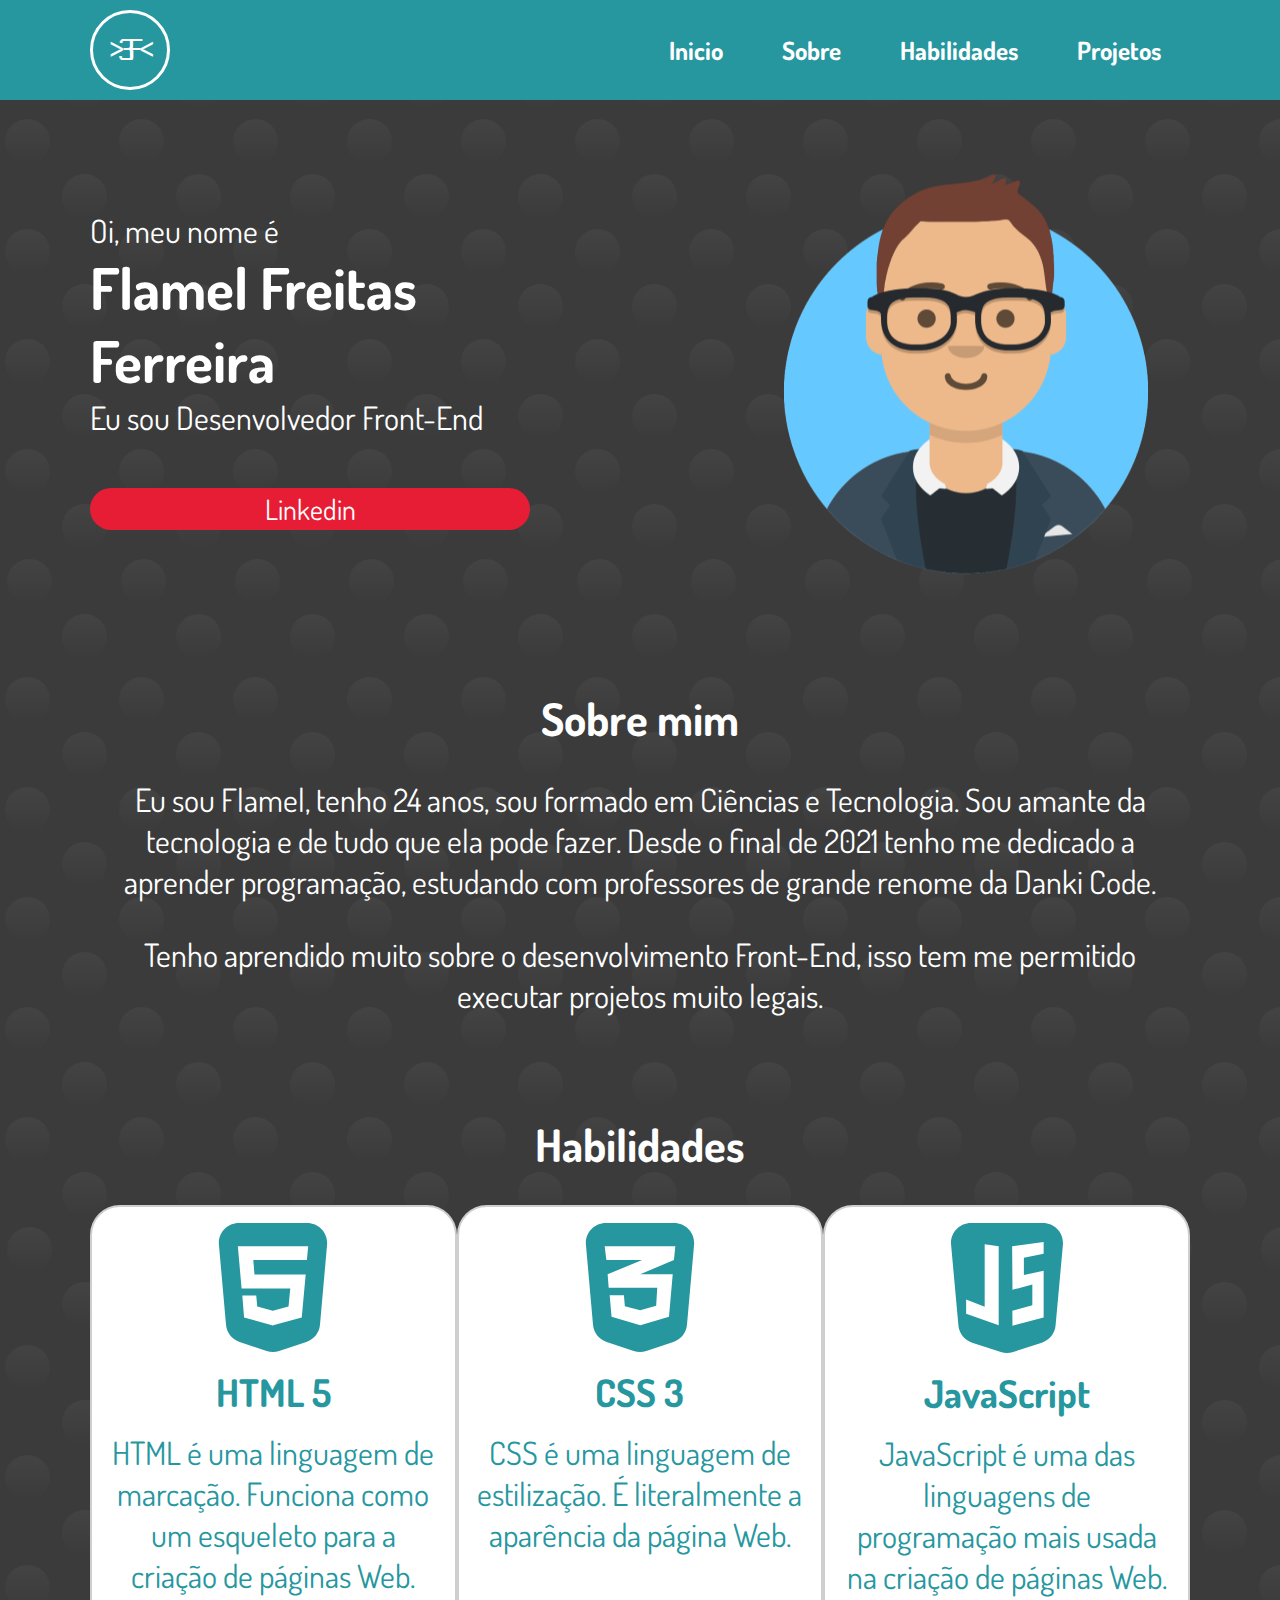
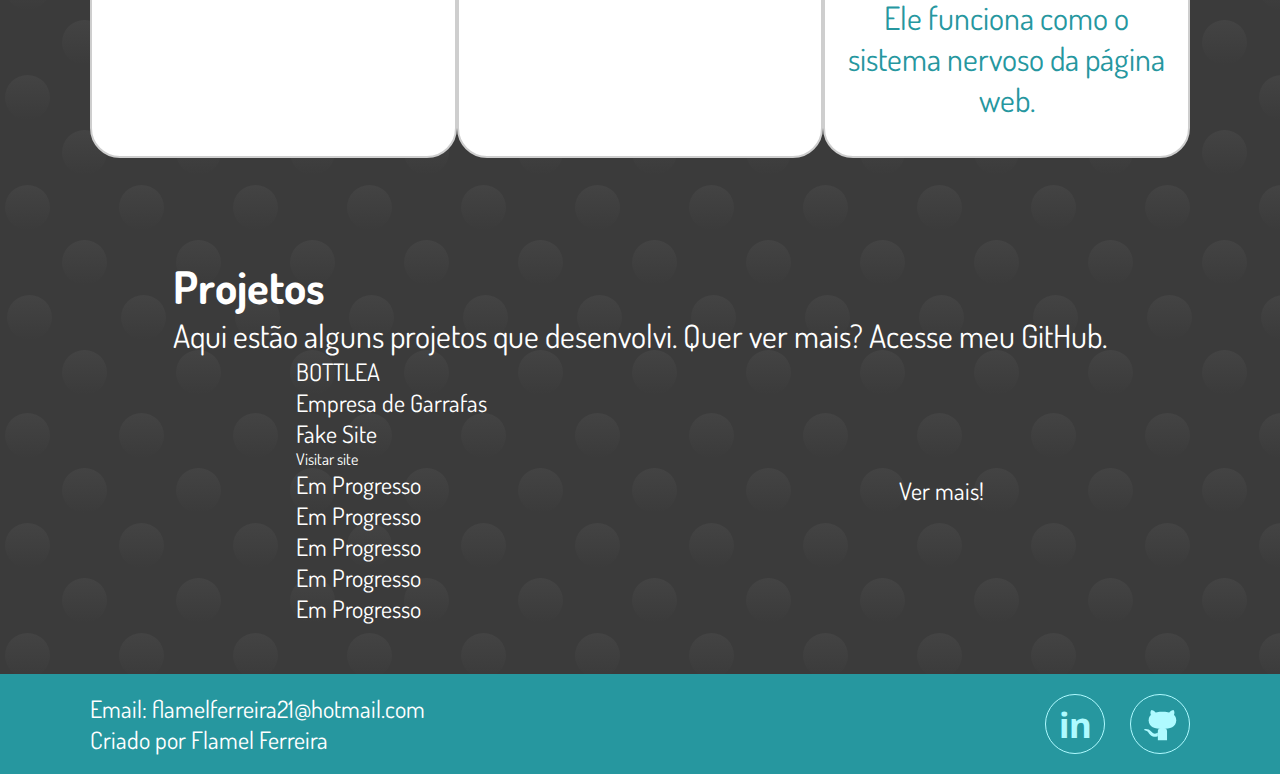
==== index.html @ 5cb3e1a1 "Scroll-Behavior e Scroll-Margin-Top" ====
<html>
  <head>
      <meta charset="UTF-8">
      <meta name="description" content="Portfólio Flamel Ferreira - Desenvolvedor Front End">
      <meta name="keywords" content="Portfólio, HTML, CSS, JavaScript, FLamel Ferreira">
      <meta name="author" content="Flamel Ferreira">
      <meta name="viewport" content="width=device-width, initial-scale=1.0">
    
    <!-- Links CSS: -->
    <link rel="stylesheet" href="/Styles/Geral.css">
    <link rel="stylesheet" href="/Styles/Cabecalho.css">
    <link rel="stylesheet" href="/Styles/Secao1.css">
    <link rel="stylesheet" href="/Styles/Secao2.css">
    <link rel="stylesheet" href="/Styles/secao3.css">
    <link rel="stylesheet" href="/Styles/secao4.css">
    <link rel="stylesheet" href="/Styles/Rodapé.css">
    <link rel="stylesheet" href="/Styles/Responsivo.css">
    <link rel="stylesheet" href="/Styles/Responsivo_Slider.css">
    <!-- :Links CSS -->

    <title>Portfólio Flamel Ferreira</title>

    <!-- Importando fontes: -->
    <link rel="preconnect" href="https://fonts.googleapis.com">
    <link rel="preconnect" href="https://fonts.gstatic.com" crossorigin>
    <link href="https://fonts.googleapis.com/css2?family=Dosis:wght@200;300;400;500;600;700;800&family=Electrolize&display=swap" rel="stylesheet">
    <link rel="stylesheet" type="text/css" href="//fonts.googleapis.com/css?family=Droid+Sans" />
    <!-- :Importando fontes -->

  </head>

  <body>
    <header>
      <div class="centralizador">
        <div class="ajustador1">

            <div class="logo">
              <div class="circle">
                <p class="texto-logo">&#60F3&#62 </p>
              </div><!--circle-->
            </div><!--logo-->

            <div class="menu">

              <input type="checkbox" id="input_menu_responsivo">

              <label class="menu_responsivo_box" for="input_menu_responsivo">
                <div></div>
                <div></div>
                <div></div>
              </label>

              <div class="menu-itens">
                <a href="#inicio">Inicio</a>
                <a href="#sobre_mim">Sobre</a>
                <a href="#habilidades">Habilidades</a>
                <a href="#projetos">Projetos</a>
              </div><!--menu-itens-->
            </div><!--menu-->

        </div><!--ajustador1-->
      </div><!--centralizador-->
    </header>

    <main>

    <section class="secao1" id="inicio">

      <div class="centralizador">
        <div class="ajustador2">

      
          <div class="secao1-texto">
            <h3>Oi, meu nome é</h3>
            <h1>Flamel <span class="hidden">Freitas</span> Ferreira</h1>
            <h3>Eu sou Desenvolvedor Front-End</h3>
            
            <a href="https://www.linkedin.com/in/flamel-ferreira-2b9562150/" target="_blank">Linkedin</a>
                    
          </div> <!--secao1-texto-->
          
          
          <div class="secao1-imagem">
            <div class="image"></div>

          </div><!--secao1-imagem-->

        </div><!--ajustador-->  
      </div><!--centralizador-->  
    </section><!--secao1-->
    
    <section class="secao2" id="sobre_mim">
      <div class="centralizador">
        <div class="ajustador2">

          <div class="sobre-mim">
          
            <h2>Sobre mim</h2>
            <h3>Eu sou Flamel, tenho 24 anos, sou formado em Ciências e Tecnologia. Sou amante da tecnologia e de tudo que ela pode fazer. Desde o final de 2021 tenho me dedicado a aprender programação, estudando com professores de grande renome da Danki Code.</h3>
        
            <h3>Tenho aprendido muito sobre o desenvolvimento Front-End, isso tem me permitido executar projetos muito legais.
            </h3>
          </div><!--Sobre mim-->

        </div><!--ajustador2-->
      </div><!--centralizador-->
    </section><!--secao2-->

    <section class="secao3" id="habilidades">
      <div class="centralizador">
        <div class="ajustador2">

          <h2>Habilidades</h2>
          
          <div class="slider">
            
              <div class="boxes slides">
                <input type="radio" name="radio-bnt" id="radio1">
                <input type="radio" name="radio-bnt" id="radio2">
                <input type="radio" name="radio-bnt" id="radio3">

                <div class="box-single slide-single first">
                  <img src="/assets/imgs/HTML.svg" alt="">
                  <h2>HTML 5</h2>
                  <h3>HTML é uma linguagem de marcação. Funciona como um esqueleto para a criação de páginas Web.</h3>
                  <br>
                </div>

                <div class="box-single slide-single">
                  <img src="/assets/imgs/CSS.svg" alt="">
                  <h2>CSS 3</h2>
                  <h3>CSS é uma linguagem de estilização. É literalmente a aparência da página Web.</h3>
                  <br>
                </div>

                <div class="box-single slide-single">
                  <img src="/assets/imgs/JavaScript.svg" alt="">
                  <h2>JavaScript</h2>
                  <h3>JavaScript é uma das linguagens de programação mais usada na criação de páginas Web. Ele funciona como o sistema nervoso da página web.</h3>
                  <br>
                </div>
                
                <!--  FUTURAS HABILIDADES: 

                  <div class="box-single slide-single">
                  <img src="/assets/imgs/JavaScript.svg" alt="">
                  <h2>SASS</h2>
                  <h3>Descrição</h3>
                </div>

                <div class="box-single slide-single">
                  <img src="/assets/imgs/JavaScript.svg" alt="">
                  <h2>jQuery</h2>
                  <h3>Descrição</h3>
                </div>

                <div class="box-single slide-single">
                  <img src="/assets/imgs/JavaScript.svg" alt="">
                  <h2>React</h2>
                  <h3>Descrição</h3>
                </div>
              -->

              <div class="navigation-auto">
                <div class="auto-btn1"></div>
                <div class="auto-btn2"></div>
                <div class="auto-btn3"></div>
              </div>
              
            </div><!--boxes slide-single-->
          </div><!--slider-->
          
          <div class="manual-navigation">
            <label for="radio1" class="manual-btn"></label>
            <label for="radio2" class="manual-btn"></label>
            <label for="radio3" class="manual-btn"></label>
          </div>
          

        </div><!--ajustador2-->
      </div><!--centralizador-->
    </section><!--secao3-->

    <section class="secao4" id="projetos">
      <div class="centralizador">
        <div class="ajustador2">

            <div class="projetos_texto">
              <h2>Projetos</h2>
              <h3>Aqui estão alguns projetos que desenvolvi. Quer ver mais? Acesse meu  <a href="http://www.github.com/Flamel-Ferreira" target="_blank">GitHub</a>.</h3>
            </div><!--projetos_texto-->

            <div class="projetos_boxes">
              <div class="projetos_boxes_single" id="box1">
                <div class="box_selecionada">
                  <div class="box_selecionada_texto">

                    <h4>BOTTLEA</h4>
                    <p>Empresa de Garrafas</p>
                    <p>Fake Site</p>
                    <a href="">Visitar site</a>

                    <!-- ADICIONAR O LINK DO SITE QUANDO TIVER O DOMÍNIO -->

                  </div><!--box_selecionada_texto-->
                </div>
              </div><!--projetos_boxes_single-->

              <div class="projetos_boxes_single">
                <div class="em_progresso" id="box2">
                  <h4>Em Progresso</h4>
                </div><!--em_progresso-->
              </div><!--projetos_boxes_single-->

              <div class="projetos_boxes_single">
                <div class="em_progresso" id="box3">
                  <h4>Em Progresso</h4>
                </div><!--em_progresso-->
              </div><!--projetos_boxes_single-->

              <div class="projetos_boxes_single">
                <div class="em_progresso" id="box4">
                  <h4>Em Progresso</h4>
                </div><!--em_progresso-->
              </div><!--projetos_boxes_single-->

              <div class="projetos_boxes_single">
                <div class="em_progresso" id="box5">
                  <h4>Em Progresso</h4>
                </div><!--em_progresso-->
              </div><!--projetos_boxes_single-->
              
              <div class="projetos_boxes_single">
                <div class="em_progresso" id="box6">
                  <h4>Em Progresso</h4>
                </div><!--em_progresso-->
              </div><!--projetos_boxes_single-->

            </div><!--projetos_boxes-->
            
            <div class="bnt_ver_mais">
              <div class="bnt_area">
                <p>Ver mais!</p>

                <div class="scale_in_center"></div>
              </div><!--bnt_area-->
            </div><!--bnt_ver_mais-->

        </div><!--ajustador2-->
      </div>  <!--centralizador-->
    </section><!--secao4-->
  
    </main>
    
    <footer class="rodape">
      <div class="centralizador">
        <div class="ajustador1">

          <div class="rodape_texto">
            <p>Email: flamelferreira21@hotmail.com</p>
            <p>Criado por Flamel Ferreira</p>
          </div> <!--rodape_texto-->

          <div class="rodape_icons">

            <a href="https://www.linkedin.com/in/flamel-ferreira-2b9562150/"
            target="_blank">
              <div class="linkedin"> <p>in</p> </div>  
            </a>
            
            <a href="https://github.com/Flamel-Ferreira/"
            target="_blank">
              <div class="github"></div>
            </a>

          </div><!--rodape_icons-->

        </div><!--ajustador1-->
      </div><!--centralizador-->
    </footer><!--rodape-->
  </body>
<script src="/Js/ver_mais.js"></script>
<script src="/Js/habilidades_troca_cor.js"></script>
<script src="/Js/digitação.js"></script>
<script src="/Js/responsivo.js"></script>
<script src="/Js/timmer_slider.js"></script>
<script src="/Js/menu.js"></script>
<!-- <script src="/Js/scroll_suave.js"></script> -->
</html>
---- Styles/Geral.css ----
*{
  margin:0;
  padding:0;
  box-sizing: border-box;
  color: white;
  font-family: 'Dosis',sans-serif;
  scroll-behavior: smooth;
  scroll-margin-top: 100px;
}

h1{
  font-size: clamp(52px,4.5vw,64px);
}

h2{
  font-size: clamp(42px,3.5vw,50px);
}

h3{
  font-size: clamp(26px,3vw,32px);
  font-weight: 400;
}

h4{
  font-size: clamp(18px,2.5vw,24px);
  font-weight: 400;
}

p{
  font-size:clamp(18px,3vw,24px);
}

a{
  text-decoration: none;
}

.centralizador{
  width: 100%;
  max-width: 1100px;
  margin:0 auto;
}

.ajustador1{
  height: 100%;
  display: flex;
  align-items: center;
  justify-content: space-around;
}

.secao1 .ajustador2{
  justify-content: space-between;
}

.ajustador2{
  display: flex;
  flex-wrap: wrap;
  align-items: center;
  justify-content: space-around;
  padding: 50px 0;
}

header,footer{
  background-color: var(--saturação-principal);
  height: 100px;
}

main{
  background: url(/assets/imgs/Fundo\ 1\ \(1\).svg);
}

.secao1, .secao2, .secao3, .secao4{
  width: 100%;
}
---- Styles/Cabecalho.css ----
*{
  margin:0;
  padding:0;
  box-sizing: border-box;

  --saturação-principal: #26979F;
}

header{
  position: fixed;
  width: 100%;
  z-index:10;
}
.menu label, #input_menu_responsivo{
  display: none;
}


.logo{
  width:50%;
}

.circle{
  display: flex;
  align-items: center;
  justify-content: center;
  width:80px;
  height:80px;
  border: 3px solid white;
  border-radius:50%;
}

.circle:hover{
  background-color:#3EAEB6;
  cursor: pointer;
}

.circle p{
  color: white;
  font-family: 'Electrolize', sans-serif;
  font-size: 30px;
  letter-spacing: -0.9em;
  position: relative;
  left: 12%;
  transition: letter-spacing, position 1s ;
  transition: 1s ;
}

.circle:hover .texto-logo{
  transition: 1s;
  letter-spacing: 0em;
  position: relative;
  left: 0%;
}

.menu{
  display: flex;
  justify-content: end;
  width:50%;
  
}

.menu-itens{
  display: flex;
  align-items:center;
  justify-content: space-around;
  vertical-align: middle;
  height: 50px;
  width: 100%;
}

.menu-itens a{
  text-decoration: none;
  color: white;
  font-family: "Dosis", sans-serif;
  font-weight: bold;
  font-size: clamp(20px, 2.75vw,25px);
}

.menu-itens a:hover{
  border-bottom: 3px solid white;
  border-radius: 5px;
  text-shadow: 0px 3px 0px rgba(0, 0, 0, 0.25);
}
---- Styles/Secao1.css ----
@keyframes avatarflutuando{
  to{
    transform: translateY(-20px);
  }
}
.secao1::before{
  content:"";
  display: block;
  width: 100%;
  height:100px;
}

.secao1-texto{
  width:40%;
}

  .secao1-texto h1{
    cursor:pointer; 
  }

  .secao1-texto a{
    max-width: 100%;
    margin-top: 50px;
    height: 42px;
    border-radius: 30px;
    background-color:#E71D36;
    display: flex;
    justify-content: center;
    align-items: center;
    color: white;
    font-family: 'Dosis', sans-serif;
    text-decoration: none;
    font-size: 28px;
    transition: transform 0.5s;
    transition:  0.5s;
    transition-timing-function: ease-out;
  }

  .secao1-texto a:hover{
    background-color:#d3182e;
    transform: translateY(-5px);
    box-shadow: 0px 5px 0px rgba(0, 0, 0, 0.25);
  }

  .secao1-texto a:active{
    transform: translateY(0px);
    box-shadow: 0px 0px 0px rgba(0, 0, 0, 0.25);
  }



.secao1-imagem{
  width:40%;
  text-align: center;
}

  .image{
    background:url(/assets/imgs/avatar\ normal.png);
    background-position: center center;
    background-repeat: no-repeat;

    width: 100%;
    height: 440px;
    border-radius: 400px;

    cursor:grab;
    animation: avatarflutuando 
    3s ease-in-out infinite alternate;
  }

  .image:hover{
    background:url(/assets/imgs/avatar\ sorrindo.png);
    background-position: center center;
    background-repeat: no-repeat;
  }
---- Styles/Secao2.css ----
.sobre-mim{
  text-align:center;
  /* color: white;
  font-family: 'Dosis', sans-serif;
  font-size: 45px; */
}

.sobre-mim h3{
  margin-top: 32px;
  /* font-weight: 400;
  font-size: 36px; */
}
/*_padronizar_*/
---- Styles/secao3.css ----
.boxes{
  display:flex;
  margin-top: 32px;
}

.box-single{
  display: flex;
  flex-direction: column;
  text-align: center;
  width: 33.33%;
  padding: 16px;
  background-color: white;
  border: 2px solid #cecece;
  border-radius: 30px;
}

.box-single img{
  cursor: pointer;
  max-width:150px;
  margin: 0 auto;
}

.box-single h2{
  font-size: clamp(30px,3vw,38px);
}

.box-single h2, .box-single h3{
  margin-top: 16px;
  color:#26979F;
 
}
---- Styles/Rodapé.css ----
.rodape_texto{
  width: 75%;
}

.rodape_icons{
  width: 25%;
  display: flex;
  justify-content:flex-end;
}

.linkedin{
  margin-right: 25px;
  width: 60px;
  height: 60px;
  border-radius: 50px;
  border: 1px solid #AFFAFF;
  display: flex;
  align-items: center;
  justify-content: center;

  transition: 0.2s ease-in;
}

.linkedin p{
  color: #AFFAFF ;
  font-family: 'Droid Sans',sans-serif;
  font-weight: 700;
  font-size: 35px;
  transition: 0.2s ease-in;

}


.linkedin:hover{
  border: 1px solid #ffffff00;
  background-color: #AFFAFF;
  box-shadow: inset -2px 4px 2px rgba(255, 255, 255, 0.5);
  filter: drop-shadow(0px 2px 4px rgba(0, 0, 0, 0.25));
  cursor: pointer;
  transition: 0.2s ease-in;
}

.linkedin:hover p{
  color: #26979F;
  transition: 0.2s ease-in;

}

.github{
  width: 60px;
  height: 60px;
  border-radius: 50px;
  border: 1px solid #AFFAFF;
  background: url(/assets/imgs/Github-icon.svg);
  background-repeat: no-repeat;
  background-position: center center;
  transition: 0.2s ease-in;

}

.github:hover{
  background: url(/assets//imgs/Github-icon\ \(1\).svg);
  background-repeat: no-repeat;
  background-position: center center;
  border: 1px solid #ffffff00;
  background-color: #AFFAFF;
  box-shadow: inset -2px 4px 2px rgba(255, 255, 255, 0.5);
  filter: drop-shadow(0px 2px 4px rgba(0, 0, 0, 0.25));
  cursor: pointer;
  transition: 0.2s ease-in;
}
---- Styles/Responsivo.css ----
@media screen and (max-width: 1150px){
  /* GERAL */
  .centralizador{
    max-width: 700px;
  }

  .ajustador2{
    flex-direction: column;
    text-align: center;
    gap: 20px;
  }

  /* SEÇÃO 1 */
  .secao1-texto{
    width:100%;
    order: 2;
  }

  .secao1-imagem{
    width: 100%;
  }

  /* SEÇÃO 4 */

  .projetos_boxes{
    grid-template-columns: auto auto;
  } 
}

@media screen and (max-width: 766px){
  /* CABEÇALHO */


  .menu label{
    display: flex;
    align-items: center;
    flex-direction: column;
    justify-content: center;
    width:50px;
    height: 50px;
    border-radius: 5px;
    background-color: white;
    cursor:pointer;
  }
  .menu label:hover{
    background-color: #c7f3ff;
  }
  .menu label div{
    position: absolute;
    width: 35px;
    height:6px;
    border-radius: 3px;
    background-color: #26979F;
    transition: 0.5s ease-out;  
  }

  .menu label div:nth-child(1){
    translate: 0 -12px;
  
  }
  .menu label div:nth-child(3){
    translate: 0 12px;
  }

  #input_menu_responsivo:checked + label div{
    translate: 0 0;
    background-color:#b44747
  } 

  #input_menu_responsivo:checked + label div:nth-child(1){
    transform: rotate(45deg);
    transition: 0.5s ease-out;
  }

  #input_menu_responsivo:checked + label div:nth-child(2){
    transform: rotate(45deg);
    transition: .5s ease-out;
  }

  #input_menu_responsivo:checked + label div:nth-child(3){
    transform: rotate(-45deg);
    transition: 0.5s ease-out;
  }

  .menu-itens{
    display: none;
  }

  .menu_ativo{
    position: absolute;
    top:100px;
    left: 0px;
    width: 100%;
    height: calc(100vh - 100px);
    display: flex;
    flex-direction: column;
    z-index:10;
    background-color: #26979F;
    transition: 1s;
  }

  .menu_ativo a{
    display: block;
    font-size: 28px;
    padding: 30px;
  }

  .menu_ativo a:hover{
    background-color: #3EAEB6;
  }
  /* GERAL */
  .centralizador{
    max-width: 400px;
  }

  .secao1-imagem{
    width: 70%;
    display:flex;
    justify-content: center;
  }
  .secao1-imagem .image{
    max-width: 350px;
    height: 350px;
    background-size: 100%;
  }
  /* CABEÇALHO*/
  
  .circle{
    width:70px;
    height:70px;
  }

  .circle p{
    font-size: 26px;
    letter-spacing: -0.9em;
  }
  
  /* SEÇÃO 4 */

  .projetos_boxes{
    grid-template-columns: auto;
  } 

  .bnt_ver_mais .bnt_area{
    width: 125px;
    height: 40px;
  }

  /* RODAPÉ */
  .rodape .ajustador1{
    flex-direction:column;
    justify-content: center;
    gap:10px;
  }

  .rodape{
    height: 150px;
  }

  .rodape_icons{
    width:100%;
    justify-content: center;
  }
  .rodape_texto{
    text-align: center;
  }

 /* RODAPÉ ICONES */

 .linkedin{
    width: 50px;
    height: 50px;
  }

  .linkedin p{
    font-size: 30px;
    transition: 0.2s ease-in;
  }

  .github{
    width: 50px;
    height: 50px;
    background: url(/assets/imgs/Github-icon.svg);
    background-repeat: no-repeat;
    background-position: center center;
    background-size: 60%;
    transition: 0.2s ease-in;
  }

  .github:hover{
    background-size: 60%;

  }
}
---- Styles/Responsivo_Slider.css ----
.slides input{
  display: none;
}


@media screen and (max-width: 1150px){
  .slides input{
    display: none;
  }
  
  .slider{
    width:700px; /* substituir pelo tamanho do ajustador*/ 
    overflow: hidden;
  }
  
  .slides{
    display:flex;
    width:300%;
    height: 100%;
  }
  
  .slide-single{
    height: 400px;
    width:33.33%;
    position: relative;
    transition: 2s ease-in-out;
  }
  
  .manual-navigation{
    position: relative;
    width: 700px; /* substituir pelo tamanho do ajustador*/
    margin-top:-60px;
    display: flex;
    justify-content: center;
  }
  .manual-btn{
    border: 2px solid #26979F;
    padding: 5px;
    border-radius: 10px;
    cursor: pointer;
    transition: 0.5s;
    z-index: 2;
  }
  
  .manual-btn:not(:last-child){
    margin-right: 40px;
  }
  
  
  .manual-btn:hover{
    background-color: #26979F;
  }
  
  #radio1:checked ~ .first{
    margin-left: 0;
  }
  #radio2:checked ~ .first{
    margin-left: -33.33%;
  }
  #radio3:checked ~ .first{
    margin-left: -66.66%;
  }
  
  #radio1:checked ~ .navigation-auto .auto-btn1{
    background-color:#26979F;
  }
  #radio2:checked ~ .navigation-auto .auto-btn2{
    background-color:#26979F;
  }
  #radio3:checked ~ .navigation-auto .auto-btn3{
    background-color:#26979F;
  }
  
  .navigation-auto{
    position:absolute;
    width: 700px;
    margin-top:357px;
    display: flex;
    flex-wrap: nowrap;
    justify-content: center;
    
  } 
  
  .navigation-auto div{
    
    height: 20px;
    width: 20px;
    padding: 5px;
    border-radius: 10px;
    cursor: pointer;
    transition: 0.5s;
    z-index: 1;
  }
  
  .navigation-auto div:not(:last-child){
    margin-right: 34px; 
  }
  
}

@media screen and (max-width: 766px){

  .slider{
    width:400px; /* substituir pelo tamanho do ajustador*/ 
    overflow: hidden;
  }
  
  .slide-single{
    height: 420px;
  }
  
  .manual-navigation{
    width: 400px; /* substituir pelo tamanho do ajustador*/
    margin-top:-60px;
  }

  .navigation-auto{
    width: 400px;
    margin-top:377px;
  } 
}
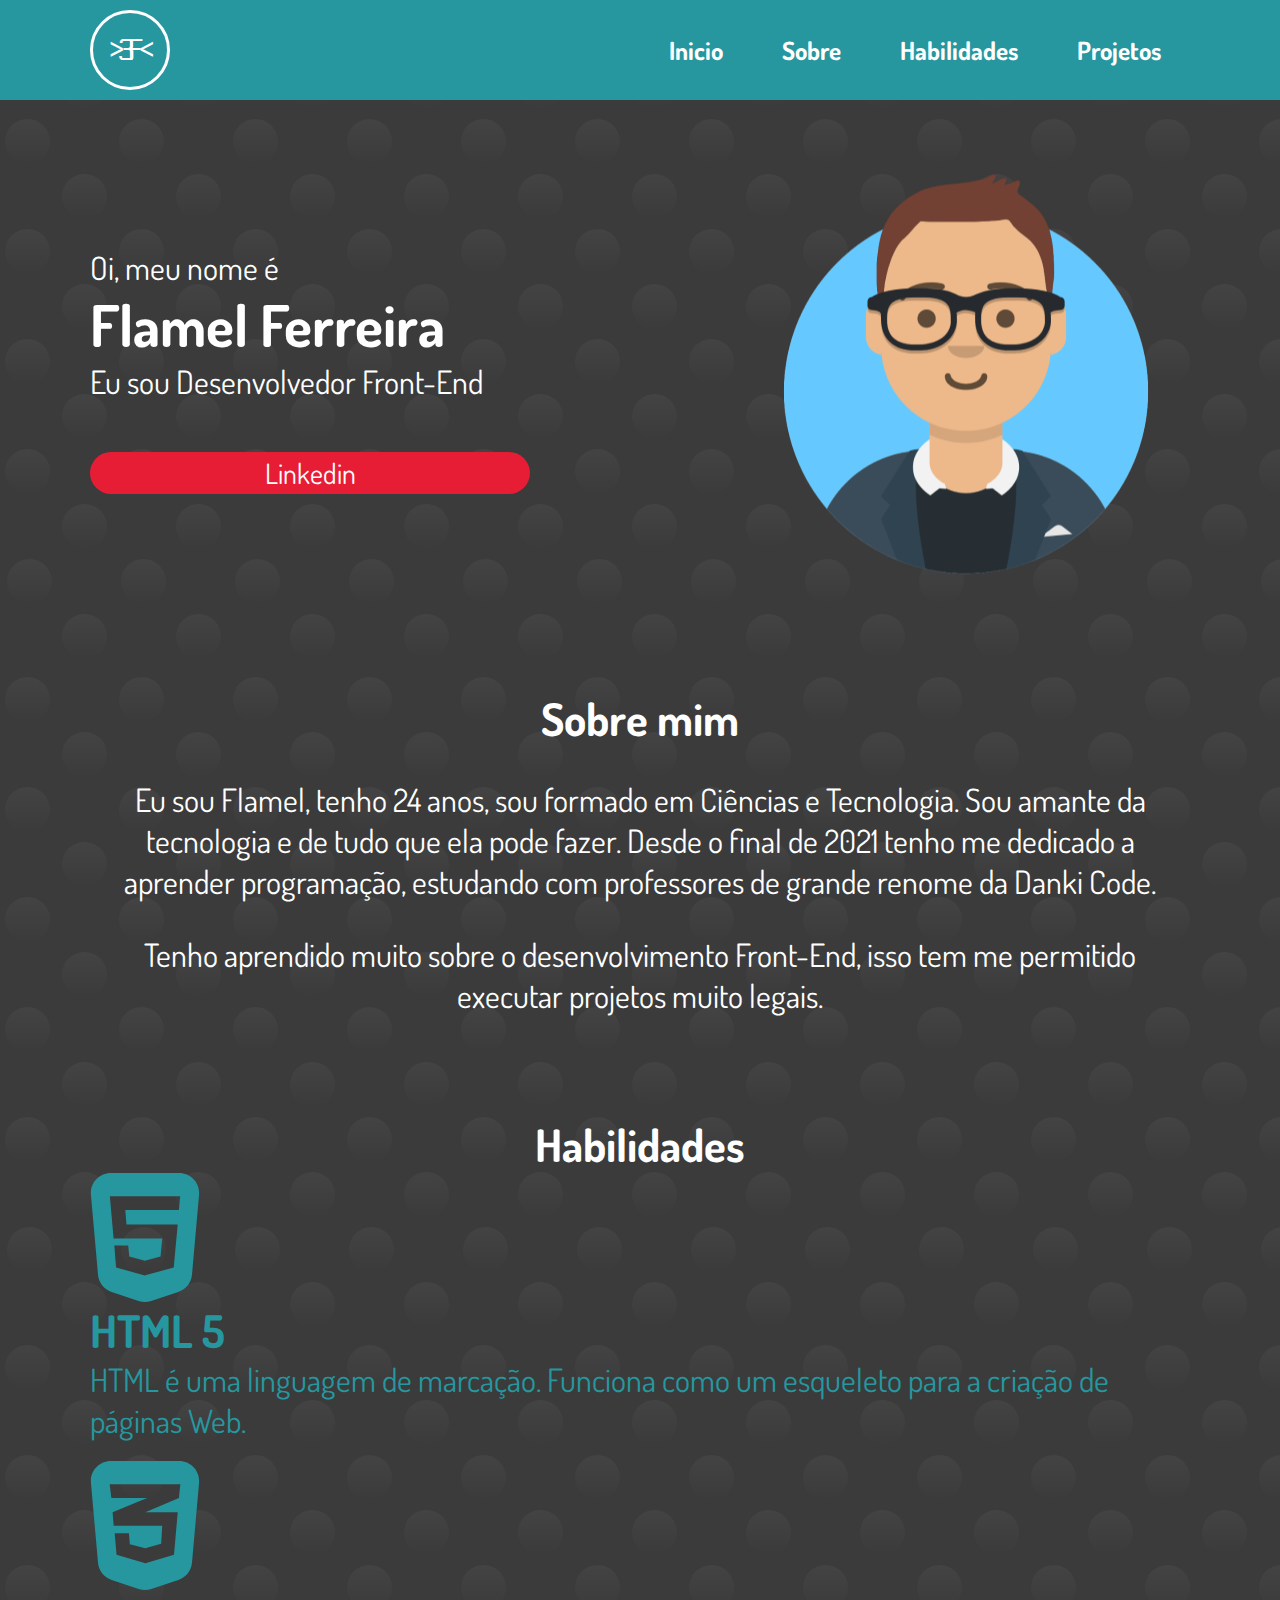
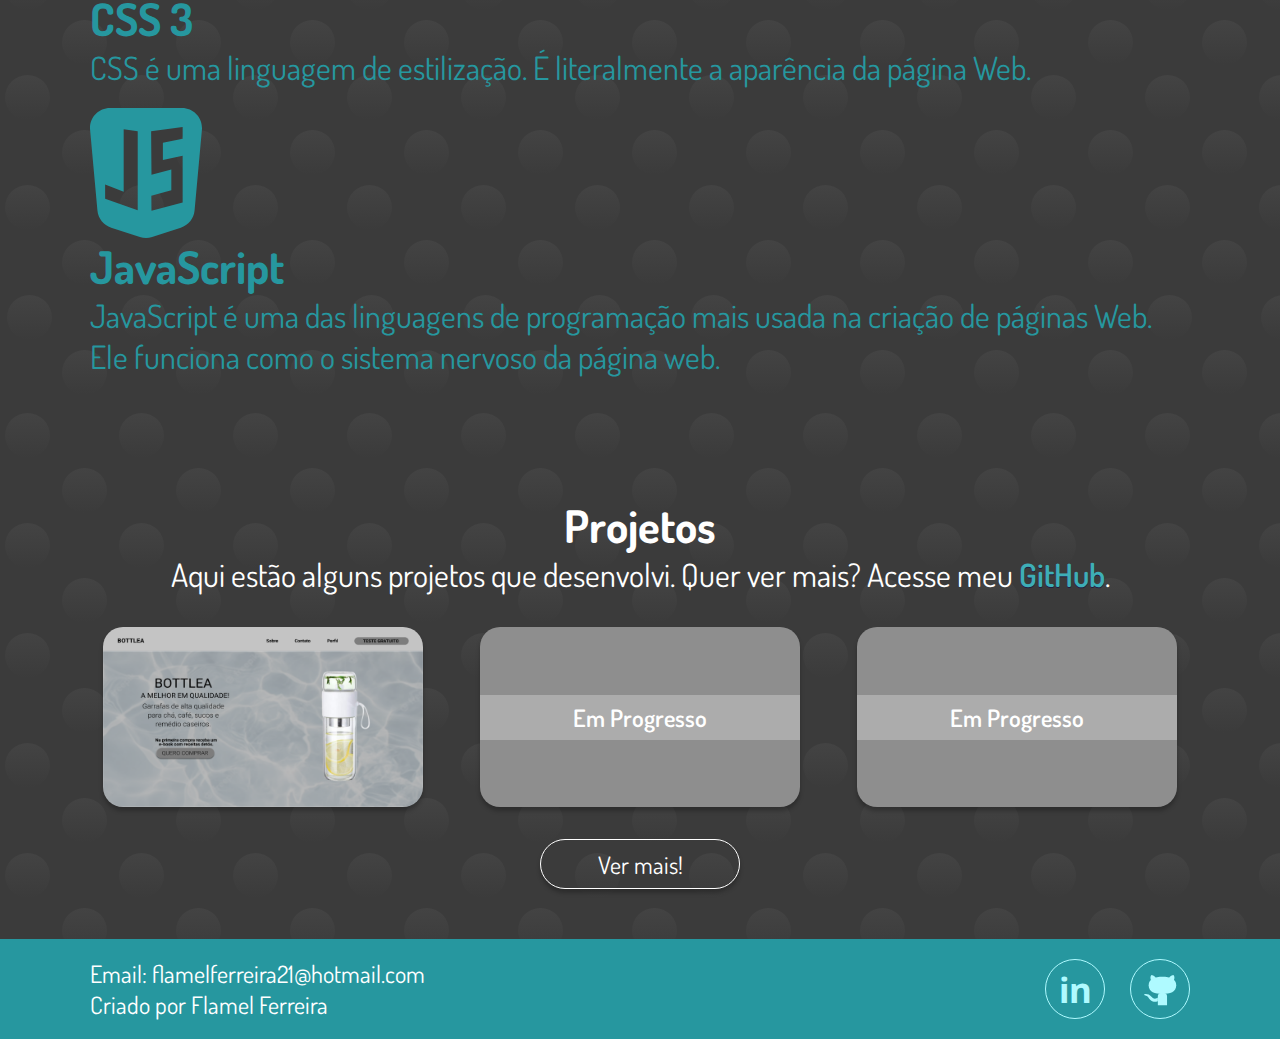
==== commit de3ab6cf: "Erros de Escrita em links Css" ====
--- a/index.html
+++ b/index.html
@@ -11,8 +11,8 @@
     <link rel="stylesheet" href="/Styles/Cabecalho.css">
     <link rel="stylesheet" href="/Styles/Secao1.css">
     <link rel="stylesheet" href="/Styles/Secao2.css">
-    <link rel="stylesheet" href="/Styles/secao3.css">
-    <link rel="stylesheet" href="/Styles/secao4.css">
+    <link rel="stylesheet" href="/Styles/Secao3.css">
+    <link rel="stylesheet" href="/Styles/Secao4.css">
     <link rel="stylesheet" href="/Styles/Rodapé.css">
     <link rel="stylesheet" href="/Styles/Responsivo.css">
     <link rel="stylesheet" href="/Styles/Responsivo_Slider.css">
@@ -35,9 +35,11 @@
         <div class="ajustador1">
 
             <div class="logo">
-              <div class="circle">
-                <p class="texto-logo">&#60F3&#62 </p>
-              </div><!--circle-->
+              <a href="#inicio">
+                <div class="circle">
+                  <p class="texto-logo">&#60F3&#62 </p>
+                </div><!--circle-->
+              </a>
             </div><!--logo-->
 
             <div class="menu">
--- a/Styles/Secao4.css
+++ b/Styles/Secao4.css
@@ -0,0 +1,175 @@
+
+
+.projetos_texto{
+  text-align: center;
+}
+
+.projetos_texto a{
+  color:#3EAEB6;
+  text-shadow: 0px 1px 0px rgb(33, 27, 66);
+  font-weight: 600;
+}
+
+.projetos_texto a:hover{
+  border-bottom: 3px solid #3EAEB6;
+  border-radius: 2px;
+}
+
+.projetos_boxes{
+  width: 100%;
+  margin: 32px 0 32px 0;
+  display: grid;
+  justify-content: space-around;
+  grid-template-columns: auto auto auto ;
+  gap: 30px;
+
+}
+
+.projetos_boxes_single{
+  display: flex;
+  align-items: center;
+  border-radius: 20px;
+  background-color: #8E8E8E;
+  text-align: center;
+  width: 320px;
+  height: 180px;
+  box-shadow: 0px 4px 4px rgba(0, 0, 0, 0.25);
+}
+
+#box1{
+  background-image: url(/assets/imgs/BOTTLEA.png);
+  background-size: 320px 180px;
+}
+
+
+.projetos_boxes_single .em_progresso{
+  display: flex;
+  align-items: center;
+  justify-content: center;
+  width: 100%;
+  height: 45px;
+  background-color: #ACACAC;
+  transition: 0.7s ease-out;
+}
+
+.em_progresso h4{
+  font-weight: 600;
+}
+
+.box_selecionada{
+  width: 100%;
+  height: 100%;
+  border-radius: 20px;
+  background-color: #3EAEB6;
+  opacity: 0;
+  transition: 0.5s;
+}
+
+.box_selecionada_texto h4{
+  font-weight:600;
+}
+
+.box_selecionada_texto p{
+  font-size: 18px;
+}
+
+.box_selecionada_texto{
+  height: 100%;
+  display:flex;
+  flex-direction: column;
+  justify-content: center;
+  align-items: center;
+  opacity: 0;
+  transition: 0.5s;
+}
+
+.box_selecionada a{
+  margin-top: 12px;
+  display: inline-block;
+  text-decoration: none;
+  font-family: 'Dosis',sans-serif;
+  font-size: 22px;
+  color: #3EAEB6;
+  padding: 8px 40px;
+  border-radius: 30px;
+  background-color: white;
+}
+
+.projetos_boxes_single:nth-child(n):hover .box_selecionada:nth-child(n),.box_selecionada:nth-child(n)>.box_selecionada_texto{
+  opacity: 1;
+}
+
+
+/* Espaço para outros :hover de outros projetos */
+
+
+.projetos_boxes_single:nth-child(n):hover .em_progresso{
+  letter-spacing: 3px;
+  transition: 0.3s ease-out;
+}
+
+
+.hidden{
+  display:none;
+  transition: 1s;
+}
+
+.inline{
+  display: inline;
+}
+
+.visible{
+  display: flex;
+  transition: 1s;
+}
+
+.bnt_ver_mais{
+  display: flex;
+  justify-content: center;
+}
+
+.bnt_ver_mais .bnt_area{
+  position: relative;
+  display: flex;
+  align-items: center;
+  justify-content: center;
+  width:200px;
+  height: 50px;
+  border-radius: 50px;
+  border: 1px solid white;
+  box-shadow: 0px 4px 4px rgba(0, 0, 0, 0.25);
+  overflow: hidden;
+  cursor: pointer;
+}
+
+.bnt_area p{
+  z-index: 2;
+  color: white;
+  transition: 0.3s ease-out;
+  transition-delay: 0.2s;
+
+}
+
+.bnt_area:hover p{
+  color: #3b3b3b;
+  font-weight: bolder;
+  transition: 0.3s ease-out;
+}
+
+.scale_in_center{
+  position: absolute;
+  z-index: 1;
+  width: 0px;
+  height: 0px;
+  border-radius: 50%;
+  transition: 0.3s ease-in;
+  background-color: white;
+  transition-delay: 0.2s;
+}
+
+.bnt_area:hover .scale_in_center{
+  width:200px;
+  height: 200px;
+  border-radius: 50%;
+  transition: 0.3s ease-out;
+}
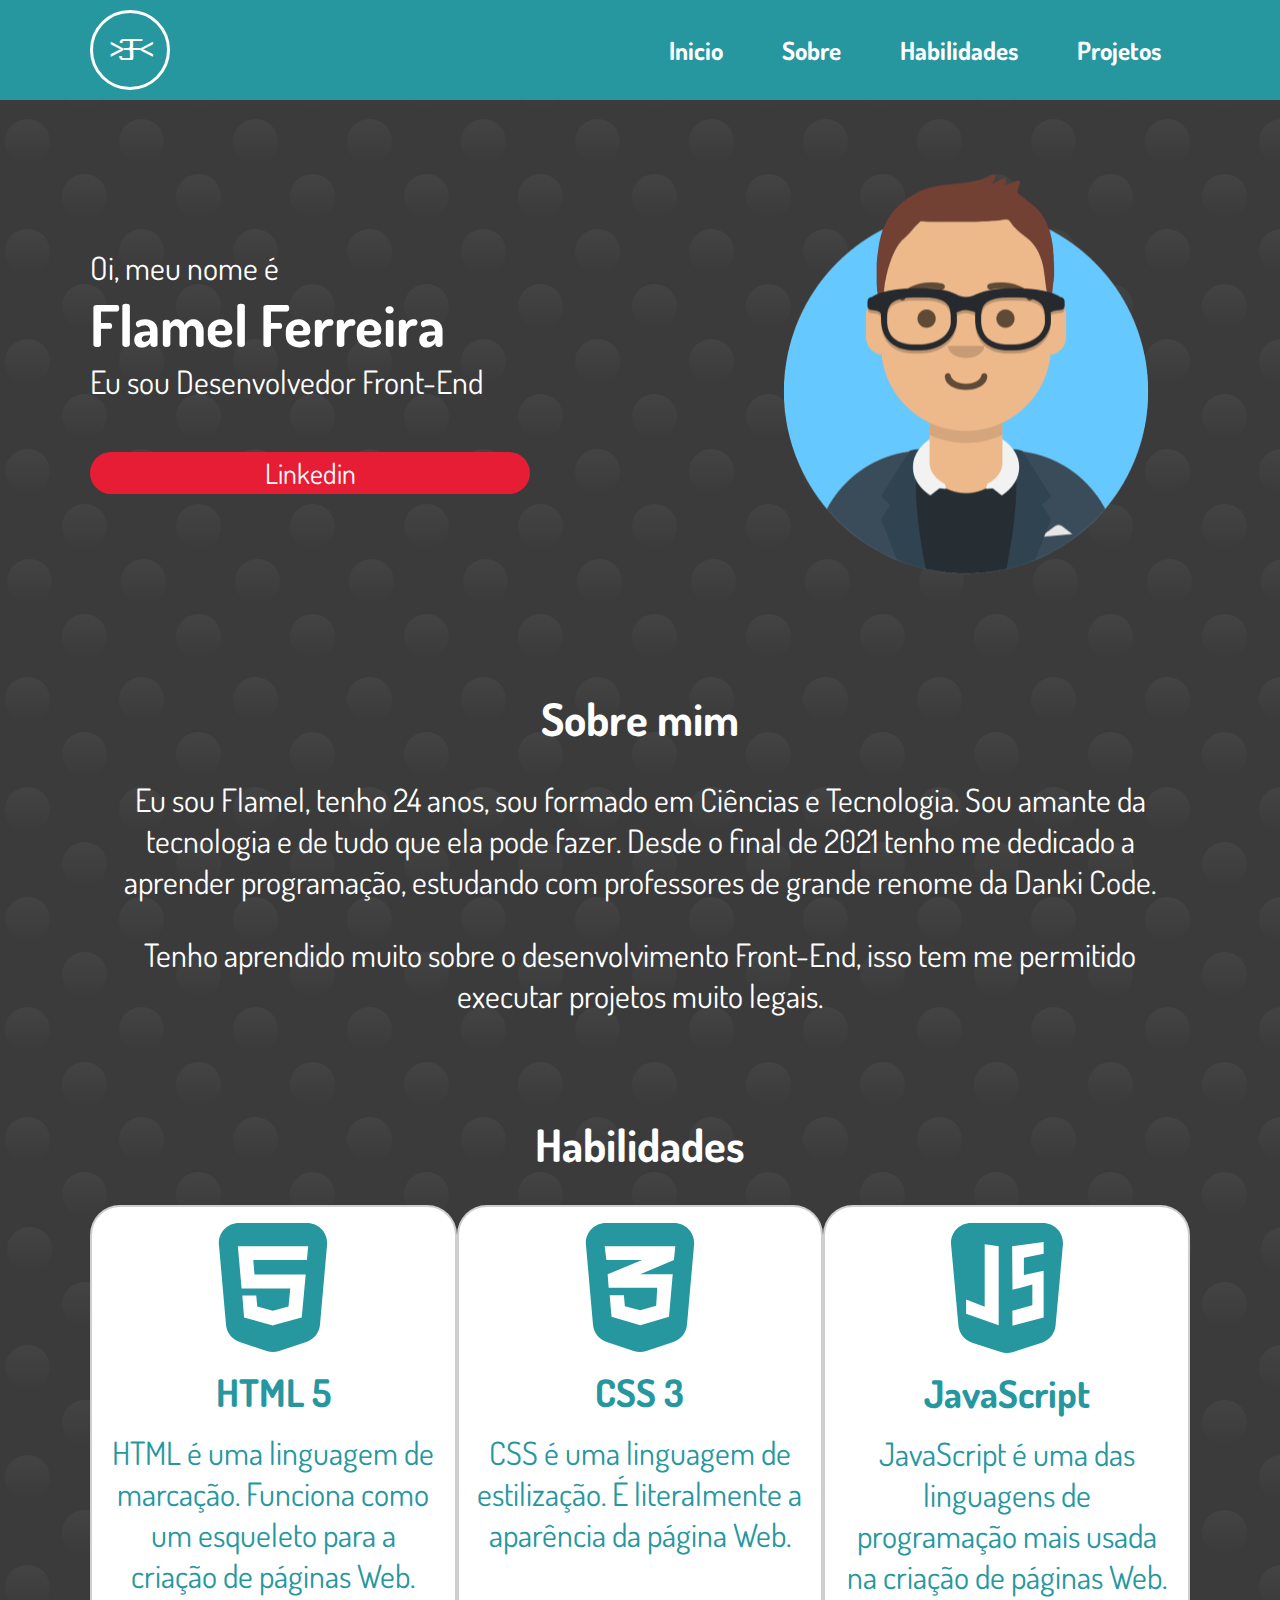
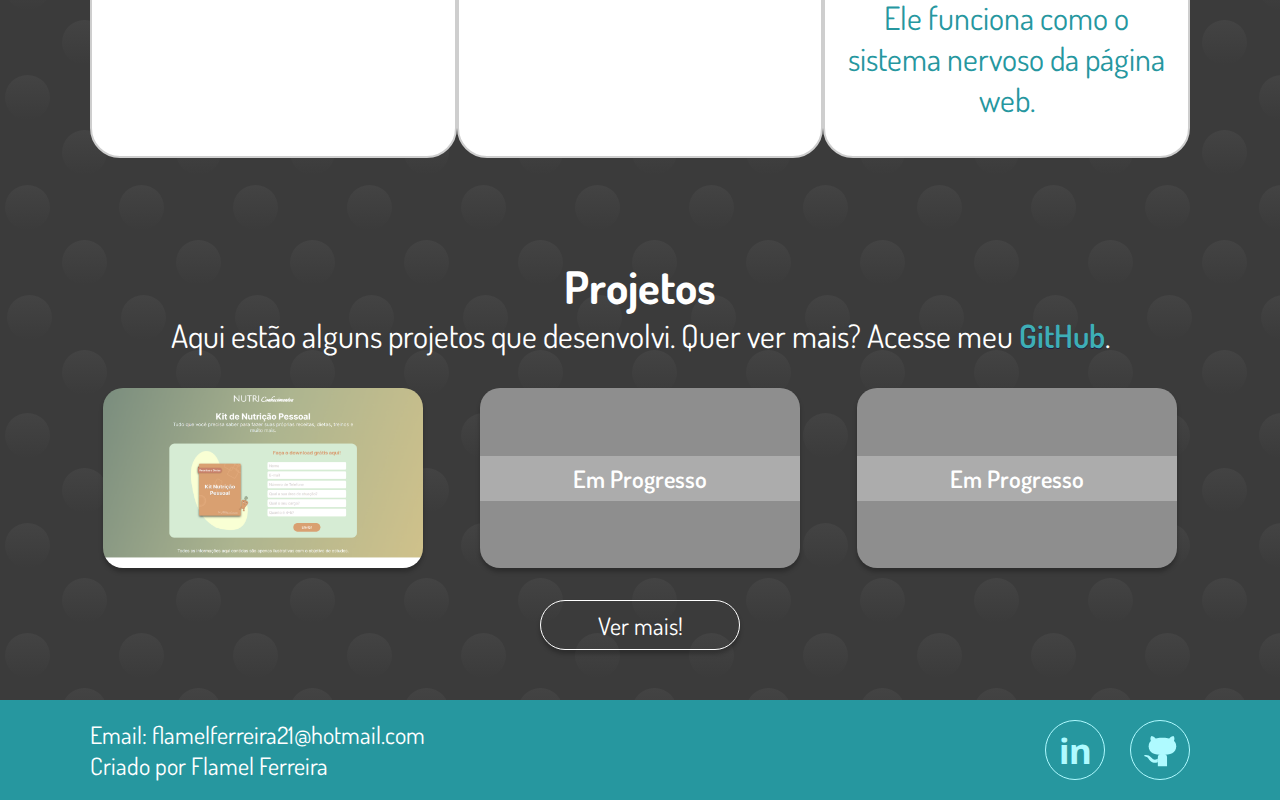
==== commit 3802c16d: "Adicionando a Fake LandingPage NUTRIConhecimentos" ====
--- a/index.html
+++ b/index.html
@@ -197,10 +197,10 @@
                 <div class="box_selecionada">
                   <div class="box_selecionada_texto">
 
-                    <h4>BOTTLEA</h4>
-                    <p>Empresa de Garrafas</p>
-                    <p>Fake Site</p>
-                    <a href="">Visitar site</a>
+                    <h4>NUTRI Conhecimentos</h4>
+                    <p>Empresa de Saúde Corporal</p>
+                    <p>Fake Lading Page</p>
+                    <a href="https://lp-nu.vercel.app/">Visitar site</a>
 
                     <!-- ADICIONAR O LINK DO SITE QUANDO TIVER O DOMÍNIO -->
 
--- a/Styles/Secao3.css
+++ b/Styles/Secao3.css
@@ -0,0 +1,31 @@
+.boxes{
+  display:flex;
+  margin-top: 32px;
+}
+
+.box-single{
+  display: flex;
+  flex-direction: column;
+  text-align: center;
+  width: 33.33%;
+  padding: 16px;
+  background-color: white;
+  border: 2px solid #cecece;
+  border-radius: 30px;
+}
+
+.box-single img{
+  cursor: pointer;
+  max-width:150px;
+  margin: 0 auto;
+}
+
+.box-single h2{
+  font-size: clamp(30px,3vw,38px);
+}
+
+.box-single h2, .box-single h3{
+  margin-top: 16px;
+  color:#26979F;
+} 
+
--- a/Styles/Secao4.css
+++ b/Styles/Secao4.css
@@ -37,7 +37,7 @@
 }
 
 #box1{
-  background-image: url(/assets/imgs/BOTTLEA.png);
+  background-image: url(/assets/imgs/Background_Projetos/NUTRIConhecimentos.png);
   background-size: 320px 180px;
 }
 
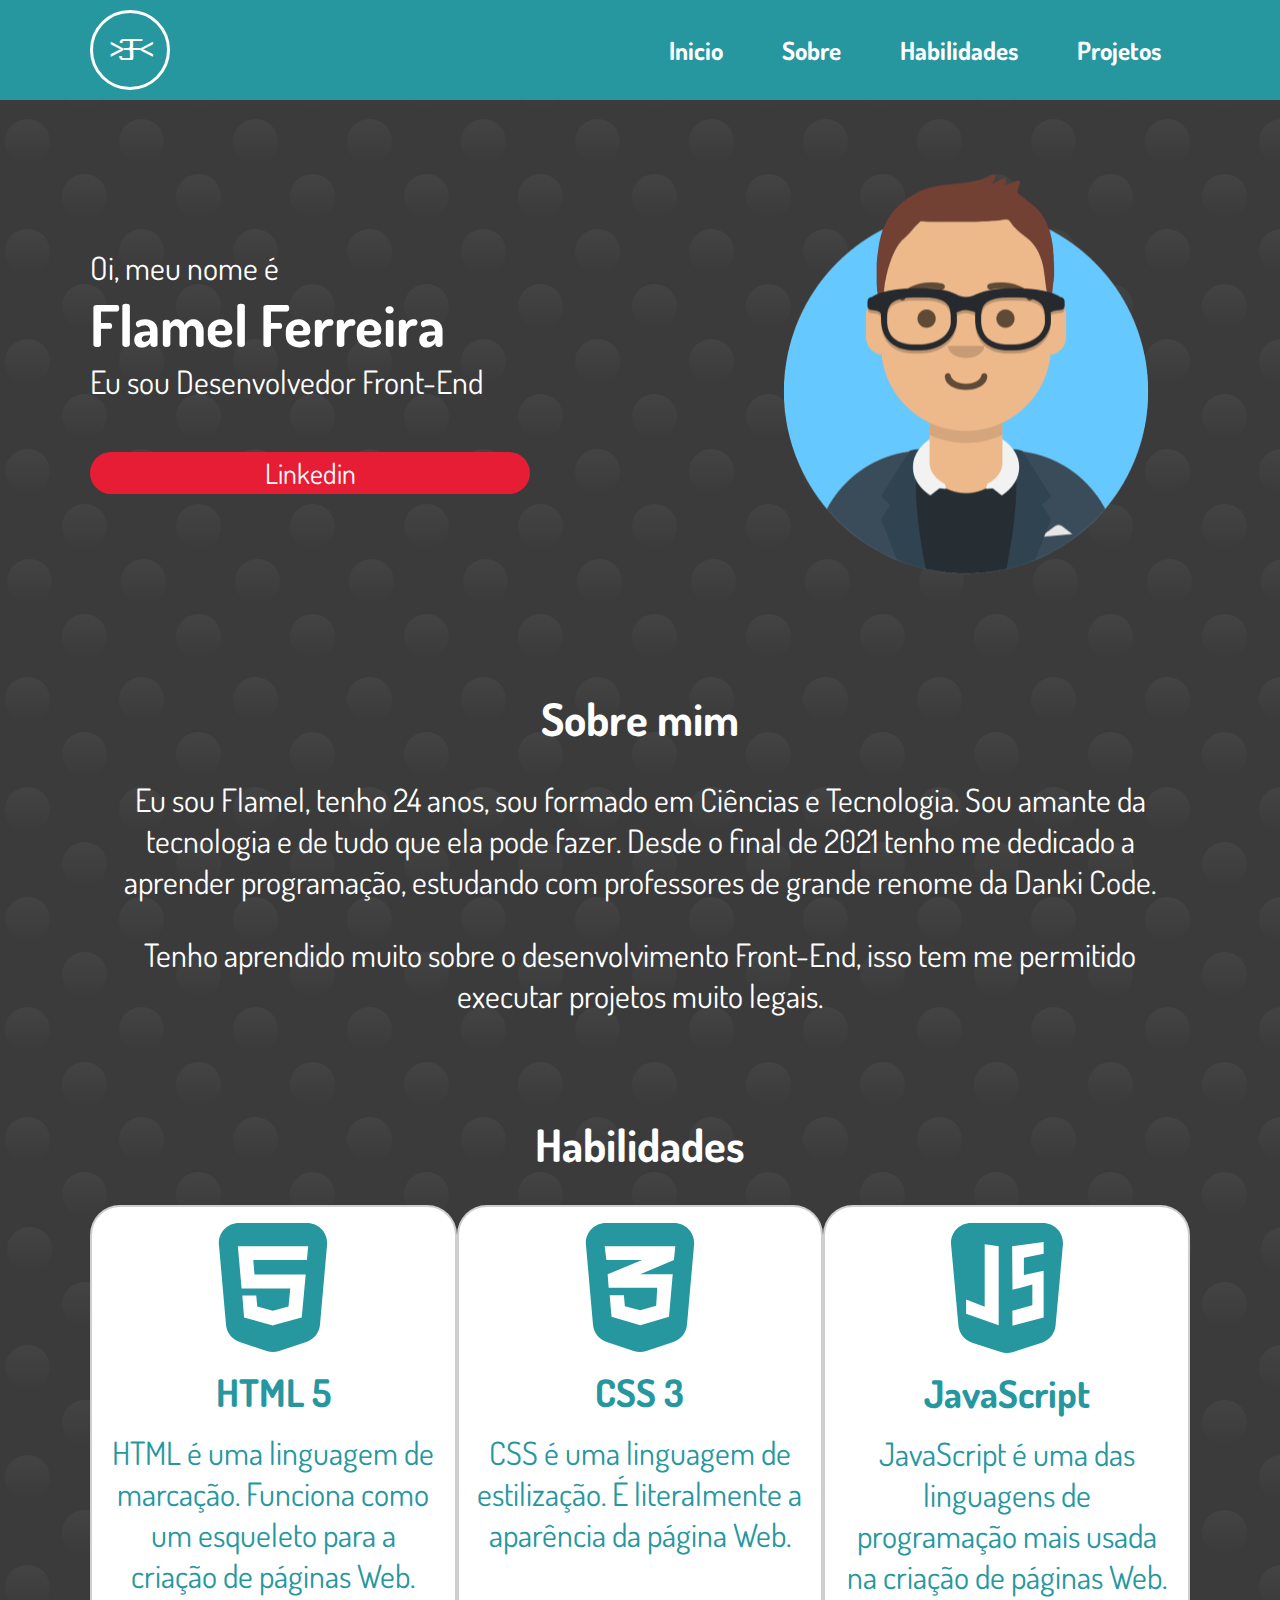
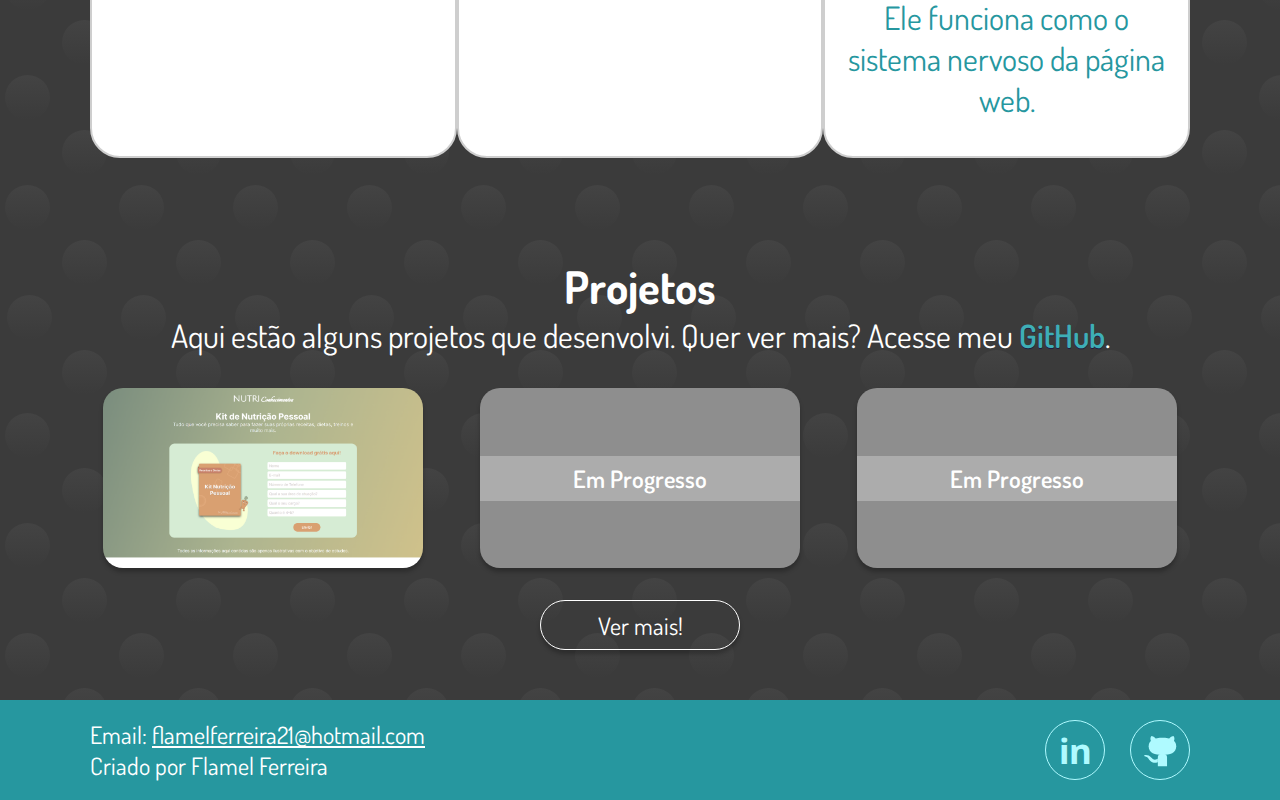
==== commit 342a6553: "Link email" ====
--- a/index.html
+++ b/index.html
@@ -1,8 +1,9 @@
 <html>
   <head>
       <meta charset="UTF-8">
+      <meta http-equiv="X-UA-Compatible" content="IE=edge" />
       <meta name="description" content="Portfólio Flamel Ferreira - Desenvolvedor Front End">
-      <meta name="keywords" content="Portfólio, HTML, CSS, JavaScript, FLamel Ferreira">
+      <meta name="keywords" content="Portfólio, HTML, CSS, JavaScript, Flamel Ferreira">
       <meta name="author" content="Flamel Ferreira">
       <meta name="viewport" content="width=device-width, initial-scale=1.0">
     
@@ -259,7 +260,7 @@
         <div class="ajustador1">
 
           <div class="rodape_texto">
-            <p>Email: flamelferreira21@hotmail.com</p>
+            <p>Email: <a href="mailto:flamelferreira21@hotmail.com" target="_blank"><u>flamelferreira21@hotmail.com</u></a></p>
             <p>Criado por Flamel Ferreira</p>
           </div> <!--rodape_texto-->
 
--- a/Styles/Responsivo.css
+++ b/Styles/Responsivo.css
@@ -25,11 +25,16 @@
   .projetos_boxes{
     grid-template-columns: auto auto;
   } 
+
+  
 }
 
 @media screen and (max-width: 766px){
   /* CABEÇALHO */
 
+  .logo,.menu{
+    width:40%;
+  }
 
   .menu label{
     display: flex;
@@ -42,9 +47,11 @@
     background-color: white;
     cursor:pointer;
   }
+
   .menu label:hover{
     background-color: #c7f3ff;
   }
+
   .menu label div{
     position: absolute;
     width: 35px;
@@ -56,8 +63,8 @@
 
   .menu label div:nth-child(1){
     translate: 0 -12px;
-  
-  }
+  }
+
   .menu label div:nth-child(3){
     translate: 0 12px;
   }
@@ -191,4 +198,14 @@
     background-size: 60%;
 
   }
-}+}
+
+@media screen and (max-width: 400px){
+  /* GERAL  */
+   body{
+    width:400px;
+  }
+  
+
+  
+}
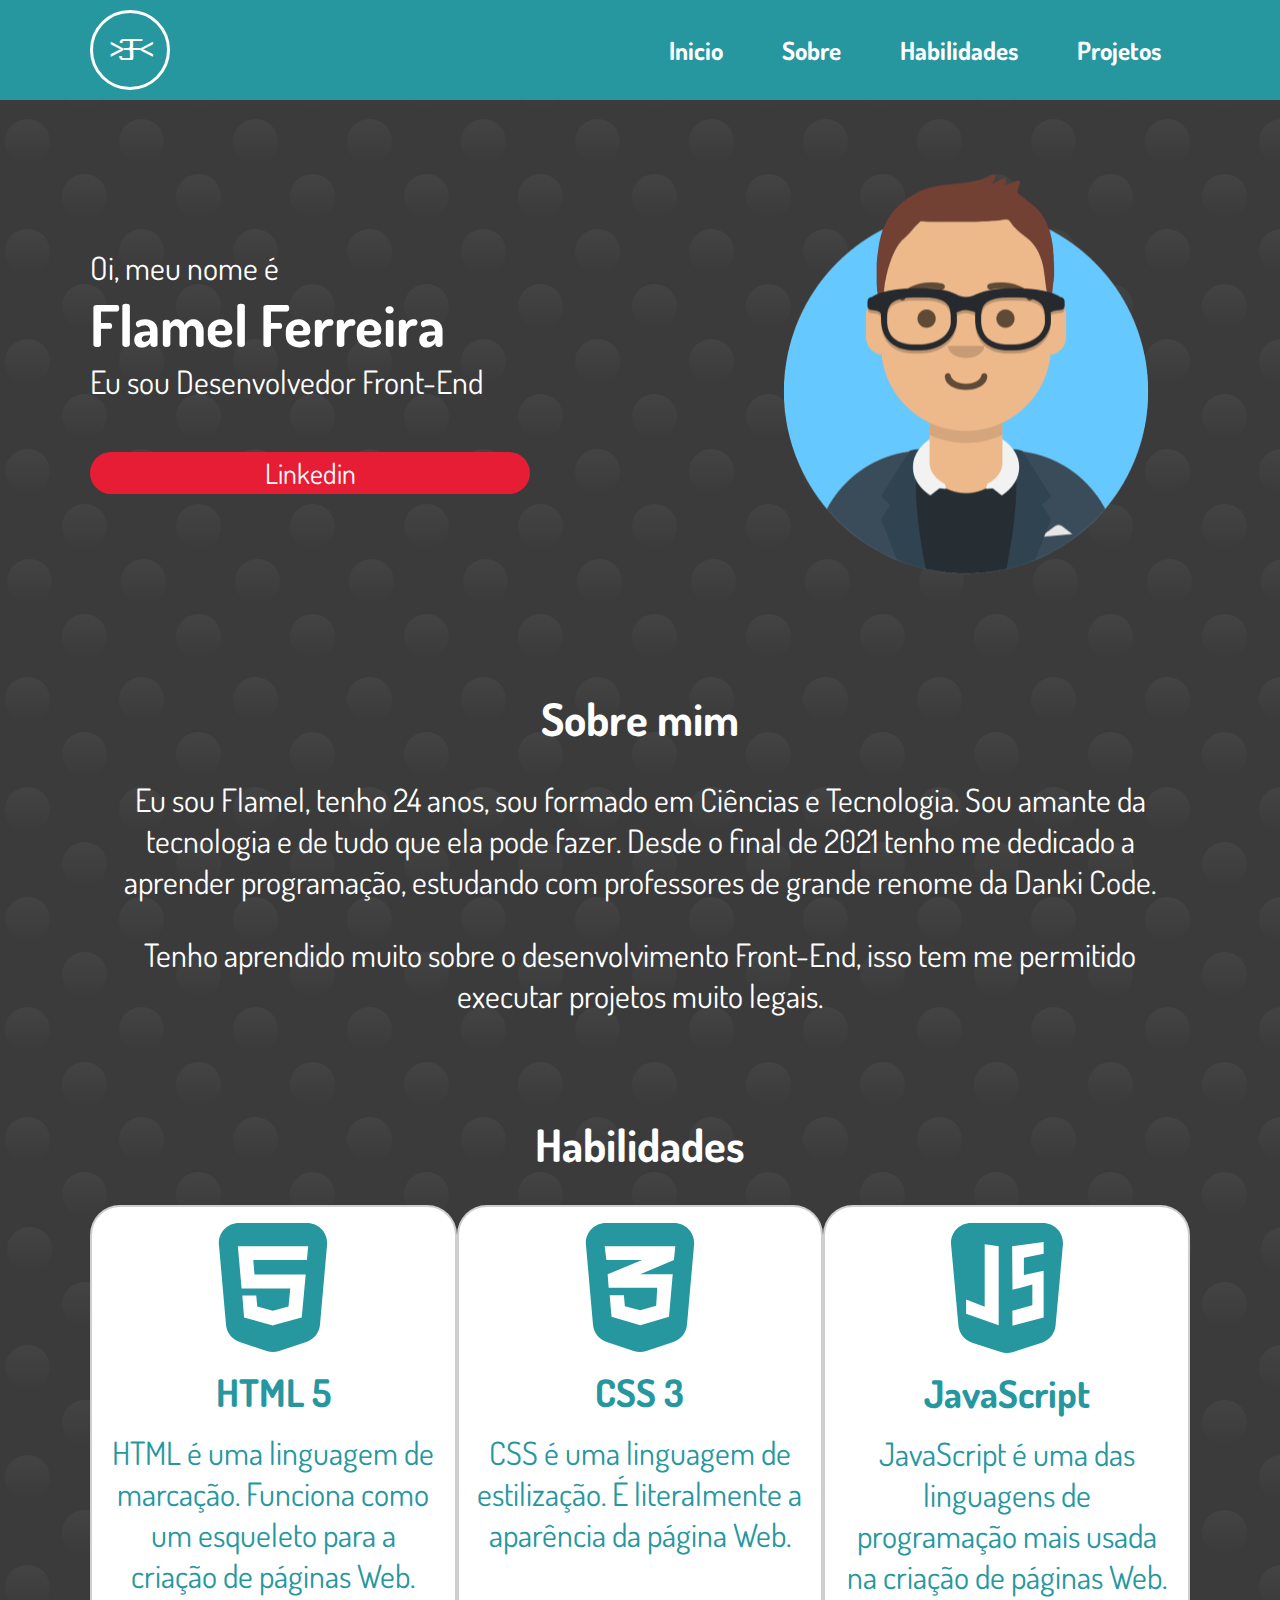
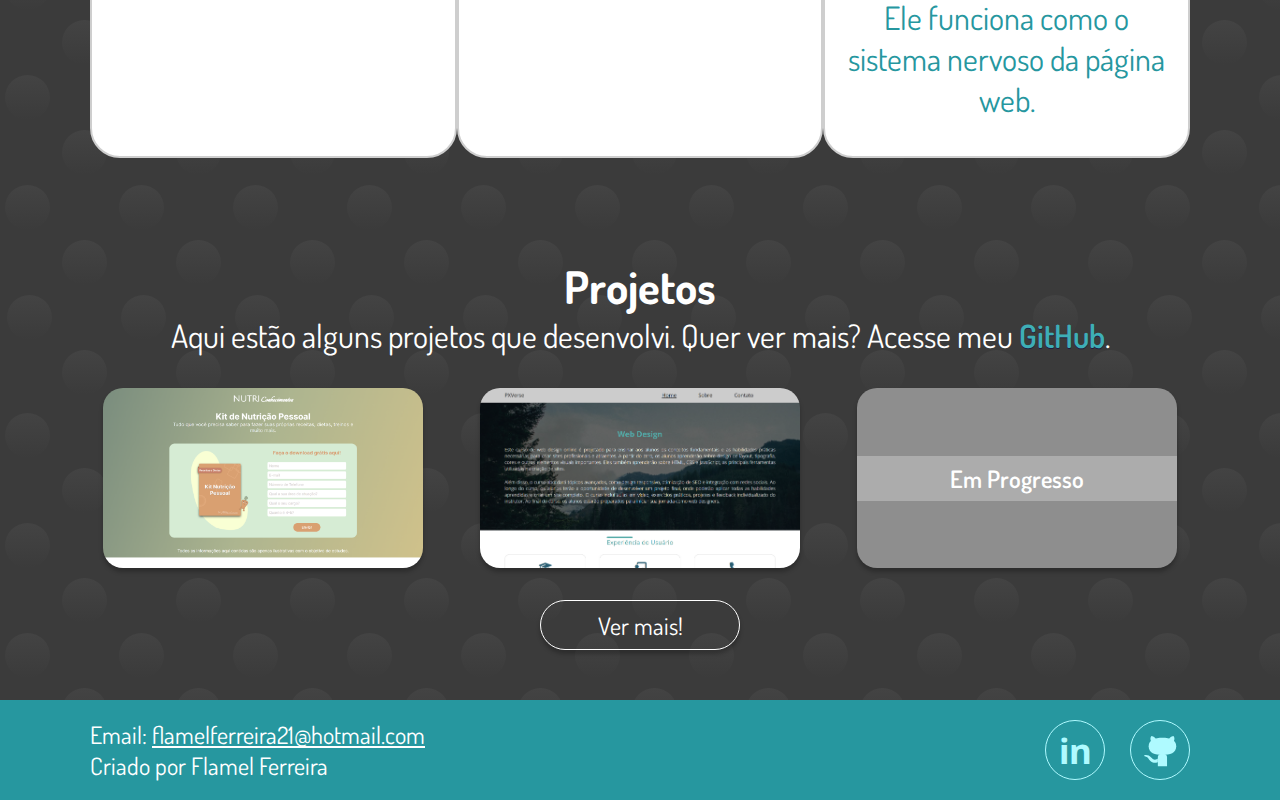
==== commit 14233ac8: "Adcionando PXVerse" ====
--- a/index.html
+++ b/index.html
@@ -200,19 +200,24 @@
 
                     <h4>NUTRI Conhecimentos</h4>
                     <p>Empresa de Saúde Corporal</p>
-                    <p>Fake Lading Page</p>
+                    <p>Fake Landing Page</p>
                     <a href="https://lp-nu.vercel.app/">Visitar site</a>
 
-                    <!-- ADICIONAR O LINK DO SITE QUANDO TIVER O DOMÍNIO -->
-
                   </div><!--box_selecionada_texto-->
-                </div>
-              </div><!--projetos_boxes_single-->
-
-              <div class="projetos_boxes_single">
-                <div class="em_progresso" id="box2">
-                  <h4>Em Progresso</h4>
-                </div><!--em_progresso-->
+                </div><!--box_selecionada-->
+              </div><!--projetos_boxes_single-->
+
+              <div class="projetos_boxes_single" id="box2">
+                <div class="box_selecionada">
+                  <div class="box_selecionada_texto">
+
+                    <h4>PXVerse</h4>
+                    <p>Empresa de Web Design</p>
+                    <p>Fake WebSite</p>
+                    <a href="https://pxverse.vercel.app/">Visitar site</a>
+
+                  </div><!--box_selecionada_texto-->
+                </div><!--box_selecionada-->
               </div><!--projetos_boxes_single-->
 
               <div class="projetos_boxes_single">
--- a/Styles/Secao4.css
+++ b/Styles/Secao4.css
@@ -38,6 +38,11 @@
 
 #box1{
   background-image: url(/assets/imgs/Background_Projetos/NUTRIConhecimentos.png);
+  background-size: 320px 180px;
+}
+
+#box2{
+  background-image: url(/assets/imgs/Background_Projetos/PXVerse.png);
   background-size: 320px 180px;
 }
 
